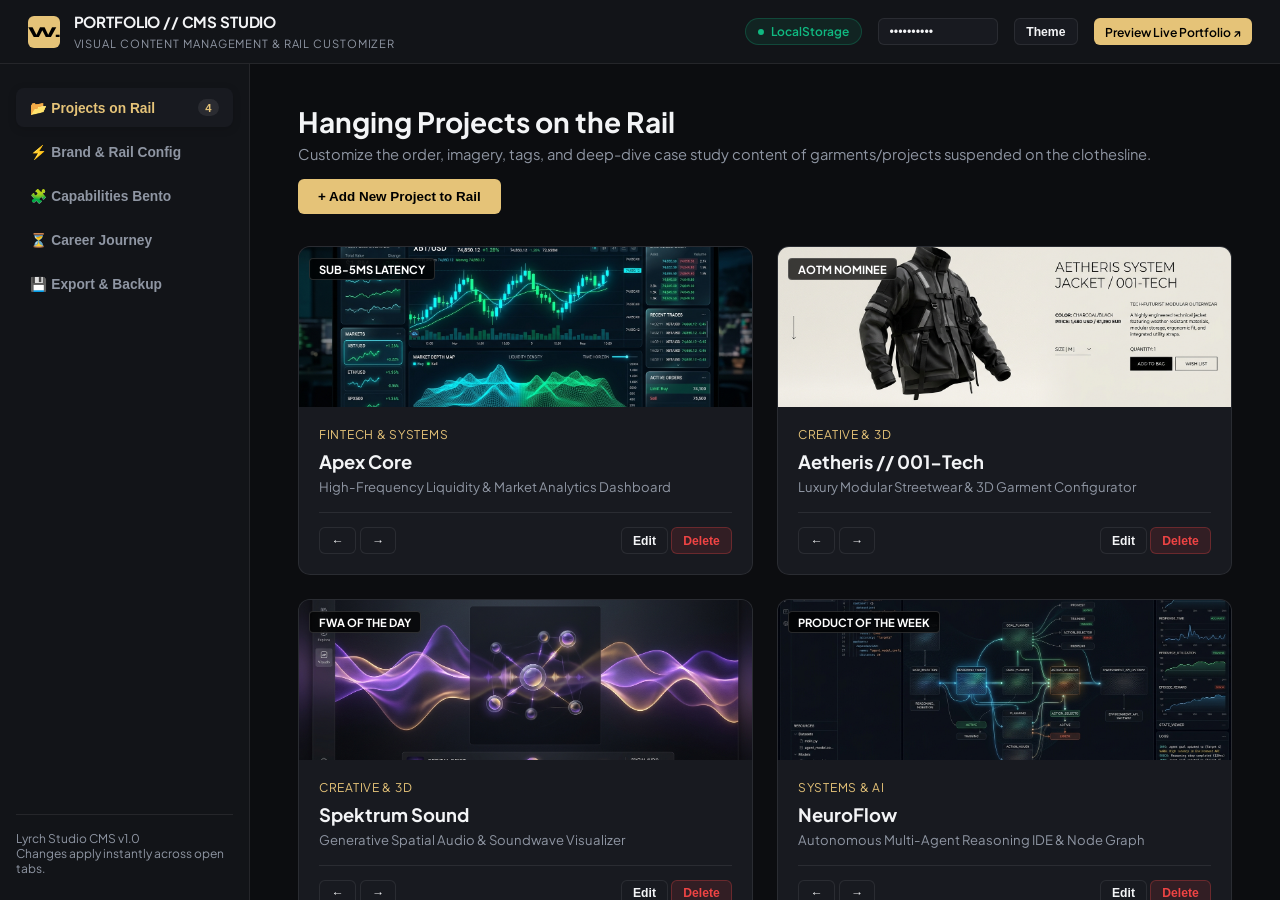
==== admin.html @ 8e8d1808 "feat: complete interactive clothesline portfolio, CMS, TiDB integration, and Render deployment confi" ====
<!DOCTYPE html>
<html lang="en" data-theme="dark">
<head>
  <meta charset="UTF-8">
  <meta name="viewport" content="width=device-width, initial-scale=1.0">
  <title>Portfolio Studio CMS // Customize Projects & Physics Rail</title>
  
  <link rel="preconnect" href="https://fonts.googleapis.com">
  <link rel="preconnect" href="https://fonts.gstatic.com" crossorigin>
  <link href="https://fonts.googleapis.com/css2?family=Plus+Jakarta+Sans:wght@400;500;600;700;800&family=Syne:wght@600;700;800&family=JetBrains+Mono:wght@400;500;600&display=swap" rel="stylesheet">
  
  <link rel="stylesheet" href="./css/admin.css">
</head>
<body>

  <!-- Top App Navigation -->
  <header class="admin-header">
    <div class="admin-header-brand">
      <div class="admin-monogram">W.</div>
      <div class="admin-title-wrap">
        <h1>PORTFOLIO // CMS STUDIO</h1>
        <span>Visual Content Management & Rail Customizer</span>
      </div>
    </div>

    <div class="admin-header-actions">
      <div id="dbEngineBadge" class="sync-status-badge" title="Active storage engine">
        <span class="sync-dot"></span>
        <span id="dbEngineText">Connecting...</span>
      </div>

      <div style="display: flex; align-items: center; gap: 0.35rem;">
        <input type="password" id="adminPasswordInput" placeholder="Admin Key" title="Enter ADMIN_PASSWORD configured on Render" 
               style="background: var(--admin-card); border: 1px solid var(--admin-border); color: var(--admin-text-main); padding: 0.35rem 0.65rem; border-radius: 6px; font-size: 0.78rem; width: 120px;" />
      </div>

      <button id="adminThemeToggle" class="admin-btn admin-btn-secondary admin-btn-sm" aria-label="Toggle Theme">
        Theme
      </button>

      <a href="./index.html" class="admin-btn admin-btn-primary admin-btn-sm" target="_blank">
        Preview Live Portfolio ↗
      </a>
    </div>
  </header>

  <div class="admin-app-layout">
    <!-- Left Sidebar -->
    <aside class="admin-sidebar">
      <nav class="admin-nav-list">
        <button class="admin-nav-item active" data-panel="panelProjects">
          <span>📂 Projects on Rail</span>
          <span class="nav-badge-count" id="projectsCountBadge">4</span>
        </button>

        <button class="admin-nav-item" data-panel="panelConfig">
          <span>⚡ Brand & Rail Config</span>
        </button>

        <button class="admin-nav-item" data-panel="panelCapabilities">
          <span>🧩 Capabilities Bento</span>
        </button>

        <button class="admin-nav-item" data-panel="panelTimeline">
          <span>⏳ Career Journey</span>
        </button>

        <button class="admin-nav-item" data-panel="panelExport">
          <span>💾 Export & Backup</span>
        </button>
      </nav>

      <div class="admin-sidebar-footer">
        <p>Lyrch Studio CMS v1.0</p>
        <p>Changes apply instantly across open tabs.</p>
      </div>
    </aside>

    <!-- Main Viewport Area -->
    <main class="admin-main-viewport">
      <!-- 1. Projects on Rail Panel -->
      <section id="panelProjects" class="admin-view-panel active">
        <div class="panel-header">
          <div class="panel-header-info">
            <h2>Hanging Projects on the Rail</h2>
            <p>Customize the order, imagery, tags, and deep-dive case study content of garments/projects suspended on the clothesline.</p>
          </div>
          <button id="addNewProjectBtn" class="admin-btn admin-btn-primary">
            + Add New Project to Rail
          </button>
        </div>

        <div class="projects-manager-grid" id="projectsListGrid">
          <!-- Populated via admin.js -->
        </div>
      </section>

      <!-- 2. Brand & Rail Config Panel -->
      <section id="panelConfig" class="admin-view-panel">
        <div class="panel-header">
          <div class="panel-header-info">
            <h2>Brand Identity & Rail Physics</h2>
            <p>Tune the monogram logo, role title, status availability, and default wire slack/tension.</p>
          </div>
        </div>

        <form id="configSettingsForm">
          <div class="settings-card">
            <h3>Visual Brand Identity</h3>
            <p>Configure the logo monogram and header identity elements.</p>
            
            <div class="form-grid-2">
              <div class="form-field">
                <label for="configMonogram">Monogram Icon (e.g. W., LR)</label>
                <input type="text" id="configMonogram" maxlength="3" required />
              </div>

              <div class="form-field">
                <label for="configBrandName">Studio / Brand Name</label>
                <input type="text" id="configBrandName" required />
              </div>

              <div class="form-field">
                <label for="configRole">Role / Subtitle</label>
                <input type="text" id="configRole" required />
              </div>

              <div class="form-field">
                <label for="configStatusText">Availability Status Badge</label>
                <input type="text" id="configStatusText" required />
              </div>

              <div class="form-field">
                <label for="configEmail">Direct Contact Email</label>
                <input type="email" id="configEmail" required />
              </div>
            </div>
          </div>

          <div class="settings-card">
            <h3>Clothesline Rail Physics Defaults</h3>
            <p>Adjust how deeply the SVG catenary wire dips across the screen.</p>

            <div class="form-field">
              <div style="display: flex; justify-content: space-between; margin-bottom: 0.5rem;">
                <label for="configTensionSlider">Default Wire Tension</label>
                <span id="configTensionValue" style="font-weight: 700; color: var(--admin-accent);">55%</span>
              </div>
              <input type="range" id="configTensionSlider" min="0.2" max="0.95" step="0.05" value="0.55" style="width: 100%;" />
              <div style="display: flex; justify-content: space-between; font-size: 0.75rem; color: var(--admin-text-muted); margin-top: 0.35rem;">
                <span>Deep Sag (Slack line)</span>
                <span>Taut Wire (Minimal dip)</span>
              </div>
            </div>
          </div>

          <button type="submit" class="admin-btn admin-btn-primary">
            Save Brand & Rail Configuration
          </button>
        </form>
      </section>

      <!-- 3. Capabilities Bento Panel -->
      <section id="panelCapabilities" class="admin-view-panel">
        <div class="panel-header">
          <div class="panel-header-info">
            <h2>Capabilities Bento Grid</h2>
            <p>Add and edit the 4 architectural disciplines displayed on the portfolio homepage.</p>
          </div>
          <button id="addCapabilityBtn" class="admin-btn admin-btn-primary">
            + Add Capability
          </button>
        </div>

        <div id="capabilitiesList">
          <!-- Populated via admin.js -->
        </div>
      </section>

      <!-- 4. Career Journey Panel -->
      <section id="panelTimeline" class="admin-view-panel">
        <div class="panel-header">
          <div class="panel-header-info">
            <h2>Career Journey & Milestones</h2>
            <p>Edit roles, organizations, dates, and executive summaries.</p>
          </div>
          <button id="addTimelineBtn" class="admin-btn admin-btn-primary">
            + Add Milestone
          </button>
        </div>

        <div id="timelineList">
          <!-- Populated via admin.js -->
        </div>
      </section>

      <!-- 5. Export & Backup Panel -->
      <section id="panelExport" class="admin-view-panel">
        <div class="panel-header">
          <div class="panel-header-info">
            <h2>Export, Backup & Code Sync</h2>
            <p>Export your edits directly into code files or download JSON backups.</p>
          </div>
        </div>

        <div class="settings-card">
          <h3>Export to data.js</h3>
          <p>Download an updated <code>data.js</code> file matching all your customizations. You can directly place this file into <code>js/data.js</code> to persist changes in your Git repository.</p>
          <button id="downloadDataJsBtn" class="admin-btn admin-btn-primary">
            Download data.js Code File ⬇
          </button>
        </div>

        <div class="settings-card">
          <h3>JSON Backup & Migration</h3>
          <p>Export or import your entire portfolio dataset as a portable JSON file.</p>
          <div style="display: flex; gap: 1rem;">
            <button id="downloadJsonBtn" class="admin-btn admin-btn-secondary">
              Download JSON Backup ⬇
            </button>
            <button id="importJsonBtn" class="admin-btn admin-btn-secondary">
              Import JSON Backup ⬆
            </button>
            <input type="file" id="importFileInput" accept=".json" style="display: none;" />
          </div>
        </div>

        <div class="settings-card" style="border-color: rgba(239, 68, 68, 0.3);">
          <h3 style="color: var(--admin-danger);">Factory Demo Reset</h3>
          <p>Clear all local customizations and restore original demo projects, capabilities, and configurations.</p>
          <button id="factoryResetBtn" class="admin-btn admin-btn-danger">
            Reset to Factory Defaults ↺
          </button>
        </div>
      </section>
    </main>
  </div>

  <!-- Project Add/Edit Modal Window -->
  <div id="projectEditorModal" class="admin-modal-overlay">
    <div class="admin-modal-window">
      <div class="admin-modal-header">
        <h3 id="modalTitle">Edit Project</h3>
        <button id="modalCloseBtn" class="admin-btn admin-btn-secondary admin-btn-sm">&times;</button>
      </div>

      <form id="projectForm" style="display: flex; flex-direction: column; flex: 1; overflow: hidden;">
        <div class="admin-modal-body">
          <input type="hidden" id="formProjectId" />

          <div class="form-grid-2">
            <div class="form-field">
              <label for="formProjectTitle">Project Title</label>
              <input type="text" id="formProjectTitle" required placeholder="e.g. Apex Core" />
            </div>

            <div class="form-field">
              <label for="formProjectTagline">Tagline</label>
              <input type="text" id="formProjectTagline" required placeholder="e.g. High-Frequency Market Analytics" />
            </div>

            <div class="form-field">
              <label for="formProjectCategory">Category</label>
              <select id="formProjectCategory">
                <option value="FinTech & Systems">FinTech & Systems</option>
                <option value="Creative & 3D">Creative & 3D</option>
                <option value="Systems & AI">Systems & AI</option>
                <option value="Mobile & Web3">Mobile & Web3</option>
              </select>
            </div>

            <div class="form-field">
              <label for="formProjectYear">Year</label>
              <input type="text" id="formProjectYear" required placeholder="2026" />
            </div>

            <div class="form-field">
              <label for="formProjectBadge">Price / Floating Tag Badge</label>
              <input type="text" id="formProjectBadge" required placeholder="e.g. SUB-5MS LATENCY or $180" />
            </div>

            <div class="form-field">
              <label for="formProjectImage">Image Path / URL</label>
              <input type="text" id="formProjectImage" required placeholder="./assets/images/apex_dashboard.jpg" />
            </div>
          </div>

          <div class="form-field">
            <label for="formProjectTech">Tech Stack (comma separated)</label>
            <input type="text" id="formProjectTech" required placeholder="Rust, TypeScript, WebGPU, WebSockets" />
          </div>

          <!-- Telemetry Metrics Grid Inputs -->
          <div style="margin: 1.25rem 0;">
            <label style="font-size: 0.78rem; font-weight: 700; text-transform: uppercase; color: var(--admin-text-muted); display: block; margin-bottom: 0.5rem;">
              Telemetry Metrics (4 Highlights)
            </label>
            <div style="display: grid; grid-template-columns: repeat(4, 1fr); gap: 0.75rem;">
              <div>
                <input type="text" id="formMetricLabel1" placeholder="Label 1" style="width: 100%; margin-bottom: 0.25rem;" />
                <input type="text" id="formMetricVal1" placeholder="Val 1" style="width: 100%;" />
              </div>
              <div>
                <input type="text" id="formMetricLabel2" placeholder="Label 2" style="width: 100%; margin-bottom: 0.25rem;" />
                <input type="text" id="formMetricVal2" placeholder="Val 2" style="width: 100%;" />
              </div>
              <div>
                <input type="text" id="formMetricLabel3" placeholder="Label 3" style="width: 100%; margin-bottom: 0.25rem;" />
                <input type="text" id="formMetricVal3" placeholder="Val 3" style="width: 100%;" />
              </div>
              <div>
                <input type="text" id="formMetricLabel4" placeholder="Label 4" style="width: 100%; margin-bottom: 0.25rem;" />
                <input type="text" id="formMetricVal4" placeholder="Val 4" style="width: 100%;" />
              </div>
            </div>
          </div>

          <div class="form-field">
            <label for="formProjectOverview">Overview Narrative</label>
            <textarea id="formProjectOverview" rows="3" required placeholder="What problem does this solve and what makes it extraordinary?"></textarea>
          </div>

          <div class="form-field">
            <label for="formProjectArchitecture">Architecture & System Design</label>
            <textarea id="formProjectArchitecture" rows="3" required placeholder="Details on pipeline, performance optimizations, algorithms..."></textarea>
          </div>

          <div class="form-field">
            <label for="formProjectHighlights">Key Highlights (1 per line)</label>
            <textarea id="formProjectHighlights" rows="3" placeholder="Bullet points of major engineering accomplishments"></textarea>
          </div>

          <div class="form-grid-2">
            <div class="form-field">
              <label for="formProjectDemo">Live Demo URL</label>
              <input type="url" id="formProjectDemo" placeholder="https://..." />
            </div>

            <div class="form-field">
              <label for="formProjectGithub">GitHub Repository URL</label>
              <input type="url" id="formProjectGithub" placeholder="https://github.com/..." />
            </div>
          </div>
        </div>

        <div class="admin-modal-footer">
          <button type="button" id="modalCancelBtn" class="admin-btn admin-btn-secondary">Cancel</button>
          <button type="submit" class="admin-btn admin-btn-primary">Save to Rail</button>
        </div>
      </form>
    </div>
  </div>

  <!-- Notification Toast -->
  <div id="adminToast" class="admin-toast">Saved ✓</div>

  <!-- Script Entry Point -->
  <script type="module" src="./js/admin.js"></script>
</body>
</html>
---- css/admin.css ----
/* ==========================================================================
   Portfolio Studio CMS Stylesheet
   Modern, Dark/Light Luxury Studio Interface
   ========================================================================== */

:root {
  --admin-bg: #0C0D10;
  --admin-sidebar: #121418;
  --admin-card: #181A20;
  --admin-card-hover: #1F222A;
  --admin-border: rgba(255, 255, 255, 0.08);
  --admin-border-focus: #E5C378;
  
  --admin-text-main: #F3F4F6;
  --admin-text-muted: #8F96A3;
  --admin-accent: #E5C378;
  --admin-accent-glow: rgba(229, 195, 120, 0.15);
  --admin-success: #10B981;
  --admin-danger: #EF4444;

  --font-display: "Cabinet Grotesk", "Syne", sans-serif;
  --font-sans: "Plus Jakarta Sans", -apple-system, sans-serif;
  --font-mono: "JetBrains Mono", monospace;
}

[data-theme="light"] {
  --admin-bg: #F4F3EE;
  --admin-sidebar: #ECEAE3;
  --admin-card: #FFFFFF;
  --admin-card-hover: #F8F7F3;
  --admin-border: rgba(0, 0, 0, 0.08);
  --admin-border-focus: #9E741E;
  
  --admin-text-main: #131417;
  --admin-text-muted: #646973;
  --admin-accent: #9E741E;
  --admin-accent-glow: rgba(158, 116, 30, 0.12);
  --admin-success: #059669;
  --admin-danger: #DC2626;
}

*, *::before, *::after {
  box-sizing: border-box;
  margin: 0;
  padding: 0;
}

body {
  font-family: var(--font-sans);
  background: var(--admin-bg);
  color: var(--admin-text-main);
  height: 100vh;
  display: flex;
  flex-direction: column;
  overflow: hidden;
}

/* ==========================================================================
   Header Topbar
   ========================================================================== */

.admin-header {
  height: 64px;
  background: var(--admin-sidebar);
  border-bottom: 1px solid var(--admin-border);
  display: flex;
  align-items: center;
  justify-content: space-between;
  padding: 0 1.75rem;
  flex-shrink: 0;
  z-index: 10;
}

.admin-header-brand {
  display: flex;
  align-items: center;
  gap: 0.85rem;
}

.admin-monogram {
  width: 32px;
  height: 32px;
  background: var(--admin-accent);
  color: #000;
  border-radius: 6px;
  display: flex;
  align-items: center;
  justify-content: center;
  font-weight: 800;
  font-family: var(--font-display);
  font-size: 0.95rem;
}

.admin-title-wrap h1 {
  font-size: 0.95rem;
  font-weight: 700;
  letter-spacing: -0.01em;
}

.admin-title-wrap span {
  font-size: 0.7rem;
  color: var(--admin-text-muted);
  text-transform: uppercase;
  letter-spacing: 0.08em;
}

.admin-header-actions {
  display: flex;
  align-items: center;
  gap: 1rem;
}

.sync-status-badge {
  display: flex;
  align-items: center;
  gap: 0.45rem;
  background: rgba(16, 185, 129, 0.1);
  border: 1px solid rgba(16, 185, 129, 0.25);
  color: var(--admin-success);
  padding: 0.3rem 0.75rem;
  border-radius: 999px;
  font-size: 0.75rem;
  font-weight: 600;
}

.sync-dot {
  width: 6px;
  height: 6px;
  border-radius: 50%;
  background: currentColor;
}

/* ==========================================================================
   App Layout (Sidebar + Main Content)
   ========================================================================== */

.admin-app-layout {
  display: flex;
  flex: 1;
  overflow: hidden;
}

.admin-sidebar {
  width: 250px;
  background: var(--admin-sidebar);
  border-right: 1px solid var(--admin-border);
  display: flex;
  flex-direction: column;
  justify-content: space-between;
  padding: 1.5rem 1rem;
  flex-shrink: 0;
}

.admin-nav-list {
  display: flex;
  flex-direction: column;
  gap: 0.35rem;
}

.admin-nav-item {
  display: flex;
  align-items: center;
  justify-content: space-between;
  padding: 0.7rem 0.9rem;
  border-radius: 8px;
  color: var(--admin-text-muted);
  font-size: 0.86rem;
  font-weight: 600;
  cursor: pointer;
  background: transparent;
  border: none;
  width: 100%;
  text-align: left;
  transition: all 0.15s ease;
}

.admin-nav-item:hover {
  color: var(--admin-text-main);
  background: rgba(255, 255, 255, 0.04);
}

.admin-nav-item.active {
  background: var(--admin-card);
  color: var(--admin-accent);
  box-shadow: 0 2px 8px rgba(0, 0, 0, 0.15);
}

.nav-badge-count {
  background: rgba(255, 255, 255, 0.08);
  padding: 0.15rem 0.45rem;
  border-radius: 999px;
  font-size: 0.7rem;
}

.admin-sidebar-footer {
  border-top: 1px solid var(--admin-border);
  padding-top: 1rem;
  font-size: 0.75rem;
  color: var(--admin-text-muted);
}

/* Main Content Area */
.admin-main-viewport {
  flex: 1;
  overflow-y: auto;
  padding: 2.5rem 3rem;
  background: var(--admin-bg);
}

.admin-view-panel {
  display: none;
  max-width: 1100px;
  margin: 0 auto;
}

.admin-view-panel.active {
  display: block;
}

.panel-header {
  display: flex;
  align-items: center;
  justify-content: space-between;
  margin-bottom: 2rem;
  flex-wrap: wrap;
  gap: 1rem;
}

.panel-header-info h2 {
  font-size: 1.75rem;
  font-weight: 700;
  margin-bottom: 0.35rem;
}

.panel-header-info p {
  color: var(--admin-text-muted);
  font-size: 0.92rem;
}

/* ==========================================================================
   Project Cards Manager (Tab 1)
   ========================================================================== */

.projects-manager-grid {
  display: grid;
  grid-template-columns: repeat(auto-fill, minmax(320px, 1fr));
  gap: 1.5rem;
}

.project-admin-card {
  background: var(--admin-card);
  border: 1px solid var(--admin-border);
  border-radius: 12px;
  overflow: hidden;
  display: flex;
  flex-direction: column;
  transition: transform 0.2s, border-color 0.2s, box-shadow 0.2s;
}

.project-admin-card:hover {
  border-color: var(--admin-border-focus);
  box-shadow: 0 8px 24px rgba(0, 0, 0, 0.2);
}

.admin-card-preview {
  position: relative;
  width: 100%;
  height: 160px;
  background: #000;
  overflow: hidden;
}

.admin-card-preview img {
  width: 100%;
  height: 100%;
  object-fit: cover;
}

.admin-card-tag {
  position: absolute;
  top: 0.65rem;
  left: 0.65rem;
  background: rgba(0, 0, 0, 0.75);
  backdrop-filter: blur(6px);
  color: #fff;
  padding: 0.2rem 0.55rem;
  border-radius: 4px;
  font-size: 0.7rem;
  font-weight: 700;
  border: 1px solid rgba(255, 255, 255, 0.15);
}

.admin-card-content {
  padding: 1.25rem;
  flex: 1;
  display: flex;
  flex-direction: column;
  justify-content: space-between;
}

.admin-card-title {
  font-size: 1.15rem;
  font-weight: 700;
  margin-bottom: 0.25rem;
}

.admin-card-cat {
  font-size: 0.75rem;
  color: var(--admin-accent);
  text-transform: uppercase;
  letter-spacing: 0.06em;
  margin-bottom: 0.5rem;
}

.admin-card-tagline {
  font-size: 0.82rem;
  color: var(--admin-text-muted);
  line-height: 1.45;
  margin-bottom: 1rem;
}

.admin-card-actions {
  display: flex;
  align-items: center;
  justify-content: space-between;
  border-top: 1px solid var(--admin-border);
  padding-top: 0.85rem;
  margin-top: auto;
}

.card-order-btns {
  display: flex;
  gap: 0.25rem;
}

/* ==========================================================================
   Form Controls & Settings Panels
   ========================================================================== */

.settings-card {
  background: var(--admin-card);
  border: 1px solid var(--admin-border);
  border-radius: 12px;
  padding: 2rem;
  margin-bottom: 1.75rem;
}

.settings-card h3 {
  font-size: 1.25rem;
  margin-bottom: 0.5rem;
}

.settings-card p {
  font-size: 0.88rem;
  color: var(--admin-text-muted);
  margin-bottom: 1.5rem;
}

.form-grid-2 {
  display: grid;
  grid-template-columns: 1fr 1fr;
  gap: 1.25rem;
}

.form-field {
  display: flex;
  flex-direction: column;
  gap: 0.4rem;
  margin-bottom: 1rem;
}

.form-field label {
  font-size: 0.78rem;
  font-weight: 700;
  text-transform: uppercase;
  letter-spacing: 0.06em;
  color: var(--admin-text-muted);
}

.form-field input,
.form-field select,
.form-field textarea {
  background: var(--admin-sidebar);
  border: 1px solid var(--admin-border);
  color: var(--admin-text-main);
  padding: 0.75rem 0.9rem;
  border-radius: 6px;
  font-family: inherit;
  font-size: 0.9rem;
  outline: none;
  transition: border-color 0.15s;
}

.form-field input:focus,
.form-field select:focus,
.form-field textarea:focus {
  border-color: var(--admin-border-focus);
}

/* Buttons */
.admin-btn {
  display: inline-flex;
  align-items: center;
  justify-content: center;
  gap: 0.45rem;
  padding: 0.65rem 1.25rem;
  border-radius: 6px;
  font-size: 0.84rem;
  font-weight: 600;
  cursor: pointer;
  border: none;
  transition: all 0.15s ease;
  text-decoration: none;
}

.admin-btn-primary {
  background: var(--admin-accent);
  color: #000;
}

.admin-btn-primary:hover {
  filter: brightness(1.1);
  transform: translateY(-1px);
}

.admin-btn-secondary {
  background: var(--admin-card);
  border: 1px solid var(--admin-border);
  color: var(--admin-text-main);
}

.admin-btn-secondary:hover {
  background: var(--admin-card-hover);
  border-color: rgba(255, 255, 255, 0.2);
}

.admin-btn-danger {
  background: rgba(239, 68, 68, 0.12);
  border: 1px solid rgba(239, 68, 68, 0.3);
  color: var(--admin-danger);
}

.admin-btn-danger:hover {
  background: var(--admin-danger);
  color: #fff;
}

.admin-btn-sm {
  padding: 0.35rem 0.7rem;
  font-size: 0.76rem;
}

/* ==========================================================================
   Project Editor Modal
   ========================================================================== */

.admin-modal-overlay {
  position: fixed;
  inset: 0;
  background: rgba(0, 0, 0, 0.7);
  backdrop-filter: blur(10px);
  display: flex;
  align-items: center;
  justify-content: center;
  z-index: 100;
  opacity: 0;
  pointer-events: none;
  transition: opacity 0.25s;
  padding: 2rem;
}

.admin-modal-overlay.active {
  opacity: 1;
  pointer-events: auto;
}

.admin-modal-window {
  background: var(--admin-card);
  border: 1px solid var(--admin-border);
  border-radius: 14px;
  box-shadow: 0 24px 64px rgba(0, 0, 0, 0.5);
  width: 100%;
  max-width: 820px;
  max-height: 90vh;
  display: flex;
  flex-direction: column;
  overflow: hidden;
}

.admin-modal-header {
  padding: 1.25rem 1.75rem;
  border-bottom: 1px solid var(--admin-border);
  display: flex;
  align-items: center;
  justify-content: space-between;
}

.admin-modal-body {
  padding: 1.75rem;
  overflow-y: auto;
  flex: 1;
}

.admin-modal-footer {
  padding: 1.25rem 1.75rem;
  border-top: 1px solid var(--admin-border);
  display: flex;
  align-items: center;
  justify-content: flex-end;
  gap: 0.75rem;
}

/* Toast Notification */
.admin-toast {
  position: fixed;
  bottom: 2rem;
  right: 2rem;
  background: var(--admin-card);
  border: 1px solid var(--admin-accent);
  color: var(--admin-text-main);
  padding: 0.85rem 1.4rem;
  border-radius: 8px;
  box-shadow: 0 12px 32px rgba(0, 0, 0, 0.4);
  font-size: 0.88rem;
  font-weight: 600;
  z-index: 200;
  transform: translateY(100px);
  opacity: 0;
  transition: all 0.3s cubic-bezier(0.16, 1, 0.3, 1);
}

.admin-toast.show {
  transform: translateY(0);
  opacity: 1;
}
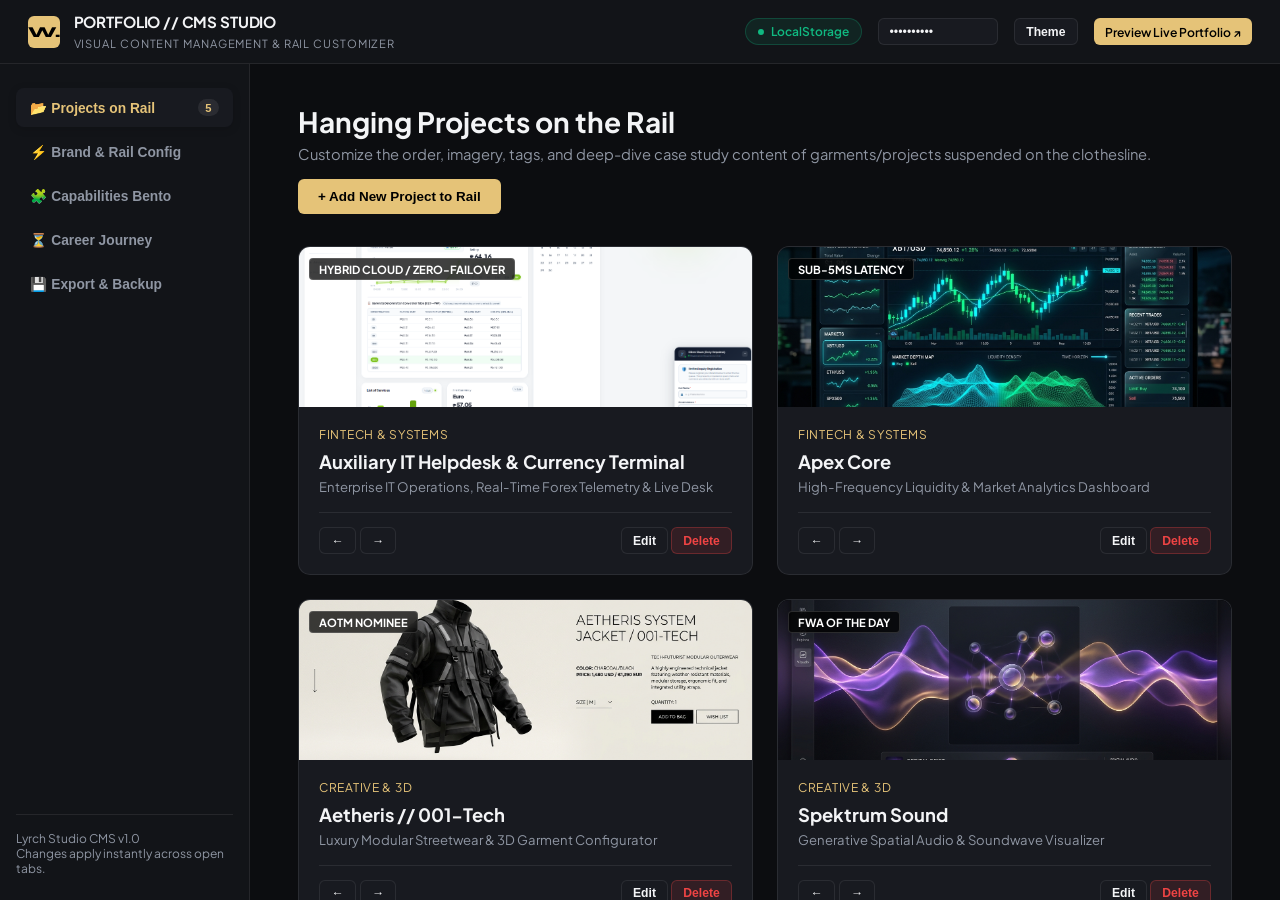
==== commit 2a35796f: "chore: add favicon links to index.html and admin.html" ====
--- a/admin.html
+++ b/admin.html
@@ -4,6 +4,9 @@
   <meta charset="UTF-8">
   <meta name="viewport" content="width=device-width, initial-scale=1.0">
   <title>Portfolio Studio CMS // Customize Projects & Physics Rail</title>
+  
+  <link rel="icon" type="image/svg+xml" href="./favicon.svg">
+  <link rel="alternate icon" href="./favicon.ico">
   
   <link rel="preconnect" href="https://fonts.googleapis.com">
   <link rel="preconnect" href="https://fonts.gstatic.com" crossorigin>
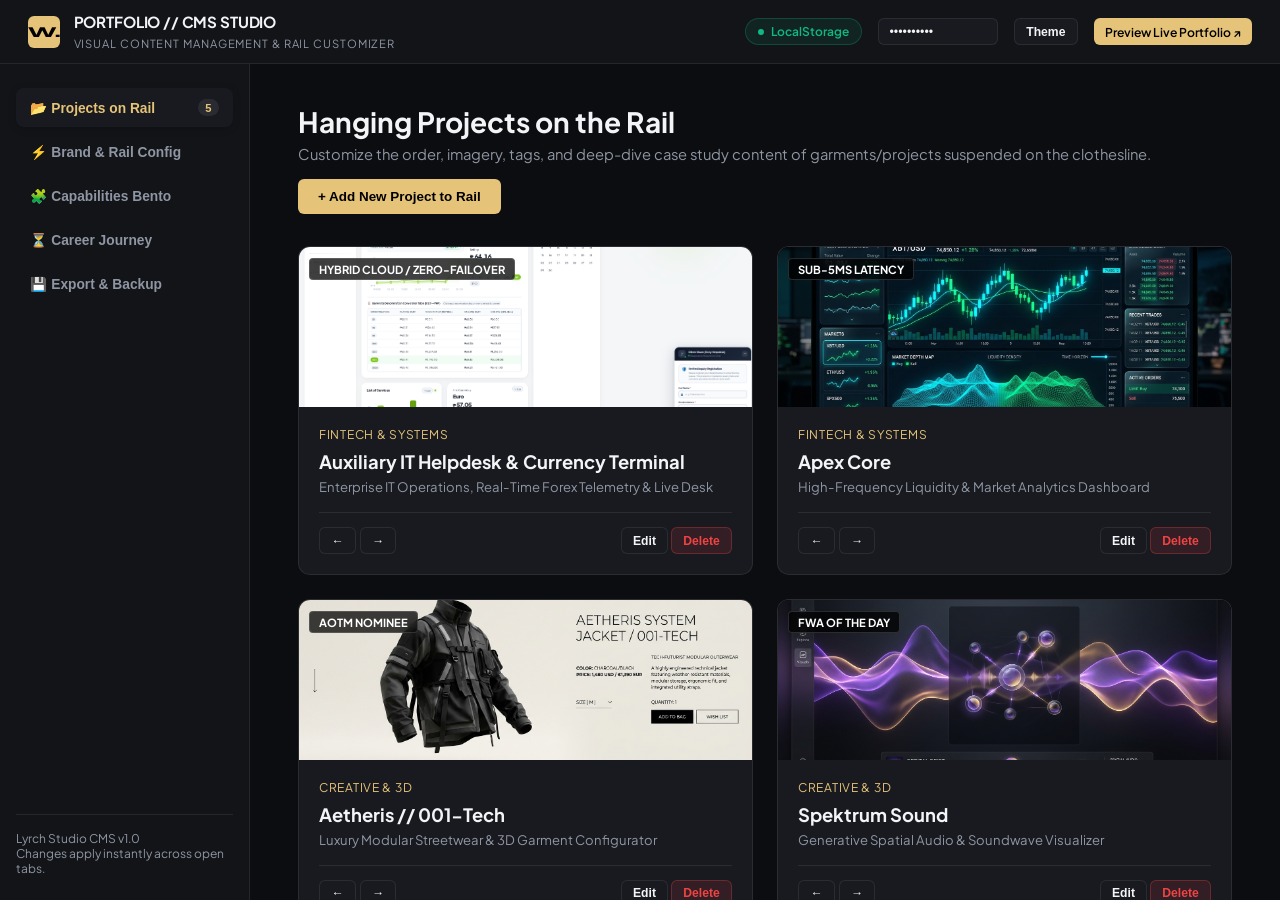
==== commit d448e42e: "fix(cms): fix save persistence, auto-auth, CORS, and add save buttons" ====
--- a/admin.html
+++ b/admin.html
@@ -170,9 +170,14 @@
             <h2>Capabilities Bento Grid</h2>
             <p>Add and edit the 4 architectural disciplines displayed on the portfolio homepage.</p>
           </div>
-          <button id="addCapabilityBtn" class="admin-btn admin-btn-primary">
-            + Add Capability
-          </button>
+          <div style="display: flex; gap: 0.75rem;">
+            <button id="addCapabilityBtn" class="admin-btn admin-btn-secondary">
+              + Add Capability
+            </button>
+            <button id="saveCapabilitiesBtn" class="admin-btn admin-btn-primary">
+              Save Capabilities Bento ✓
+            </button>
+          </div>
         </div>
 
         <div id="capabilitiesList">
@@ -187,9 +192,14 @@
             <h2>Career Journey & Milestones</h2>
             <p>Edit roles, organizations, dates, and executive summaries.</p>
           </div>
-          <button id="addTimelineBtn" class="admin-btn admin-btn-primary">
-            + Add Milestone
-          </button>
+          <div style="display: flex; gap: 0.75rem;">
+            <button id="addTimelineBtn" class="admin-btn admin-btn-secondary">
+              + Add Milestone
+            </button>
+            <button id="saveTimelineBtn" class="admin-btn admin-btn-primary">
+              Save Career Journey ✓
+            </button>
+          </div>
         </div>
 
         <div id="timelineList">
--- a/css/admin.css
+++ b/css/admin.css
@@ -533,3 +533,22 @@
   transform: translateY(0);
   opacity: 1;
 }
+
+.admin-toast.toast-error {
+  border-color: var(--admin-danger);
+  background: #2a1215;
+  color: #ff8080;
+  box-shadow: 0 12px 32px rgba(239, 68, 68, 0.25);
+}
+
+#adminPasswordInput.auth-error {
+  border-color: var(--admin-danger) !important;
+  box-shadow: 0 0 0 2px rgba(239, 68, 68, 0.3);
+  animation: shake 0.4s ease-in-out;
+}
+
+@keyframes shake {
+  0%, 100% { transform: translateX(0); }
+  20%, 60% { transform: translateX(-4px); }
+  40%, 80% { transform: translateX(4px); }
+}
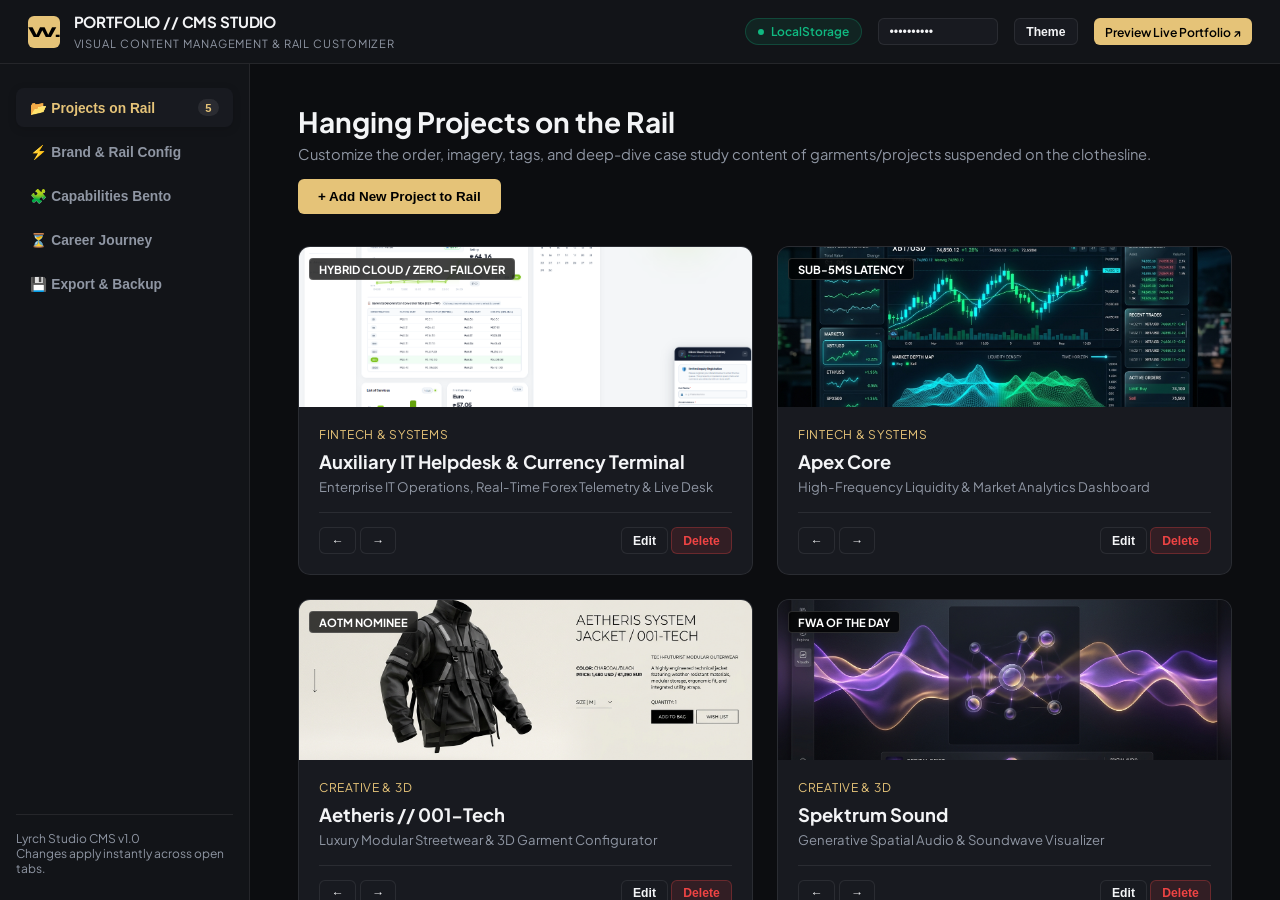
==== commit 760d3241: "feat(projects): add video edit upload & showcase for hanging projects on rail" ====
--- a/admin.html
+++ b/admin.html
@@ -298,6 +298,48 @@
             </div>
           </div>
 
+          <!-- Video Edit Showcase Section -->
+          <div class="video-admin-box" style="margin-bottom: 1.25rem; padding: 1rem; background: rgba(255, 255, 255, 0.02); border: 1px solid var(--admin-border); border-radius: 8px;">
+            <div style="display: flex; align-items: center; justify-content: space-between; margin-bottom: 0.5rem; flex-wrap: wrap; gap: 0.5rem;">
+              <div>
+                <label style="font-size: 0.78rem; font-weight: 700; text-transform: uppercase; letter-spacing: 0.06em; color: var(--admin-text-muted); display: block;">
+                  🎬 Project Video Edit (Hanging Rail Case Study)
+                </label>
+                <span style="font-size: 0.75rem; color: var(--admin-text-muted);">Attach or upload an interactive video showcase for this hanging project</span>
+              </div>
+              <button type="button" id="btnToggleVideoUpload" class="admin-btn admin-btn-secondary admin-btn-sm" style="font-size: 0.76rem;">
+                + Choose Upload Video
+              </button>
+            </div>
+
+            <!-- Upload Function Container: Visible only when user chooses upload video -->
+            <div id="videoUploadFunctionContainer" style="display: none; margin-top: 0.85rem; padding-top: 0.85rem; border-top: 1px dashed var(--admin-border);">
+              <div style="display: flex; flex-direction: column; gap: 0.75rem;">
+                <div style="display: flex; align-items: center; gap: 0.75rem; flex-wrap: wrap;">
+                  <label for="projectVideoFileInput" class="admin-btn admin-btn-primary admin-btn-sm" style="cursor: pointer; margin-bottom: 0;">
+                    📁 Upload Video File (.mp4, .webm)
+                  </label>
+                  <input type="file" id="projectVideoFileInput" accept="video/mp4,video/webm,video/quicktime,video/*" style="display: none;" />
+                  <span id="videoUploadStatus" style="font-size: 0.78rem; color: var(--admin-text-muted);">Ready to upload</span>
+                </div>
+
+                <div class="form-field" style="margin-bottom: 0;">
+                  <label for="formProjectVideo" style="font-size: 0.74rem;">Video Asset Path or Streaming URL</label>
+                  <div style="display: flex; gap: 0.5rem;">
+                    <input type="text" id="formProjectVideo" placeholder="./assets/videos/... or https://.../video.mp4" style="flex: 1;" />
+                    <button type="button" id="btnClearVideo" class="admin-btn admin-btn-secondary admin-btn-sm" style="display: none;">Remove</button>
+                  </div>
+                </div>
+
+                <!-- Video Preview: NOT visible initially when choosing upload video, only visible once video is loaded -->
+                <div id="videoPreviewWrapper" style="display: none; margin-top: 0.5rem;">
+                  <div style="font-size: 0.74rem; font-weight: 600; color: var(--admin-text-muted); margin-bottom: 0.35rem;">Video Preview</div>
+                  <video id="formProjectVideoPreview" controls playsinline style="display: none; max-width: 100%; max-height: 220px; border-radius: 6px; background: #000; border: 1px solid var(--admin-border);"></video>
+                </div>
+              </div>
+            </div>
+          </div>
+
           <div class="form-field">
             <label for="formProjectTech">Tech Stack (comma separated)</label>
             <input type="text" id="formProjectTech" required placeholder="Rust, TypeScript, WebGPU, WebSockets" />
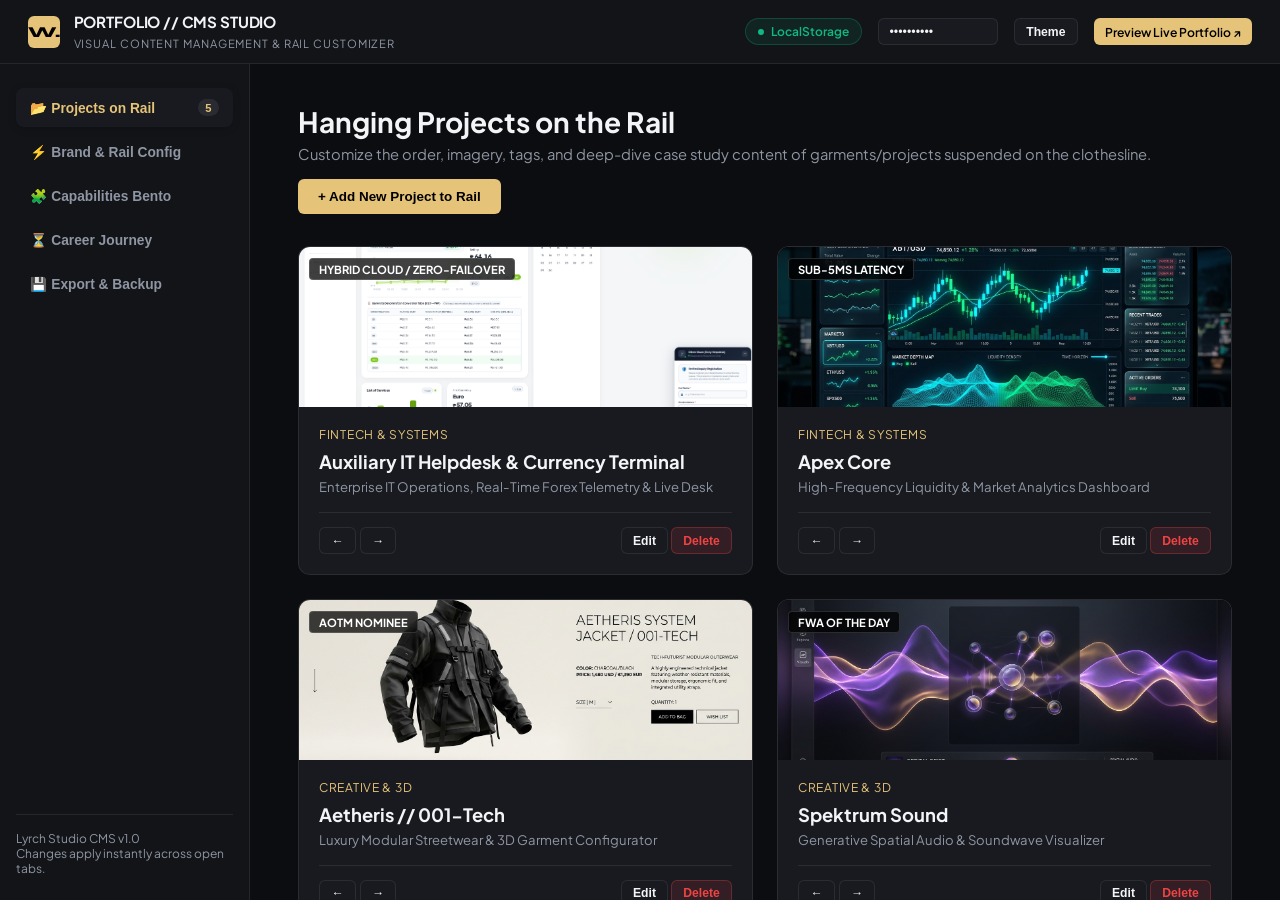
==== commit 44173e1e: "fix(cms): prevent closing project modal on backdrop click, add prominent close X button" ====
--- a/admin.html
+++ b/admin.html
@@ -254,7 +254,7 @@
     <div class="admin-modal-window">
       <div class="admin-modal-header">
         <h3 id="modalTitle">Edit Project</h3>
-        <button id="modalCloseBtn" class="admin-btn admin-btn-secondary admin-btn-sm">&times;</button>
+        <button type="button" id="modalCloseBtn" class="admin-modal-close-btn" aria-label="Close" title="Close">&times;</button>
       </div>
 
       <form id="projectForm" style="display: flex; flex-direction: column; flex: 1; overflow: hidden;">
--- a/css/admin.css
+++ b/css/admin.css
@@ -493,6 +493,41 @@
   display: flex;
   align-items: center;
   justify-content: space-between;
+}
+
+.admin-modal-close-btn {
+  background: var(--admin-sidebar);
+  border: 1px solid var(--admin-border);
+  color: var(--admin-text-main);
+  width: 36px;
+  height: 36px;
+  border-radius: 50%;
+  display: inline-flex;
+  align-items: center;
+  justify-content: center;
+  font-size: 1.45rem;
+  line-height: 1;
+  cursor: pointer;
+  transition: all 0.2s cubic-bezier(0.16, 1, 0.3, 1);
+  padding: 0;
+  user-select: none;
+}
+
+.admin-modal-close-btn:hover {
+  background: rgba(255, 69, 58, 0.15);
+  border-color: rgba(255, 69, 58, 0.4);
+  color: #FF453A;
+  transform: scale(1.08);
+}
+
+@keyframes modalAttentionPulse {
+  0% { transform: scale(1); }
+  50% { transform: scale(1.012); box-shadow: 0 0 0 3px rgba(0, 229, 255, 0.35), 0 24px 64px rgba(0, 0, 0, 0.6); }
+  100% { transform: scale(1); }
+}
+
+.modal-attention {
+  animation: modalAttentionPulse 0.22s ease-out;
 }
 
 .admin-modal-body {
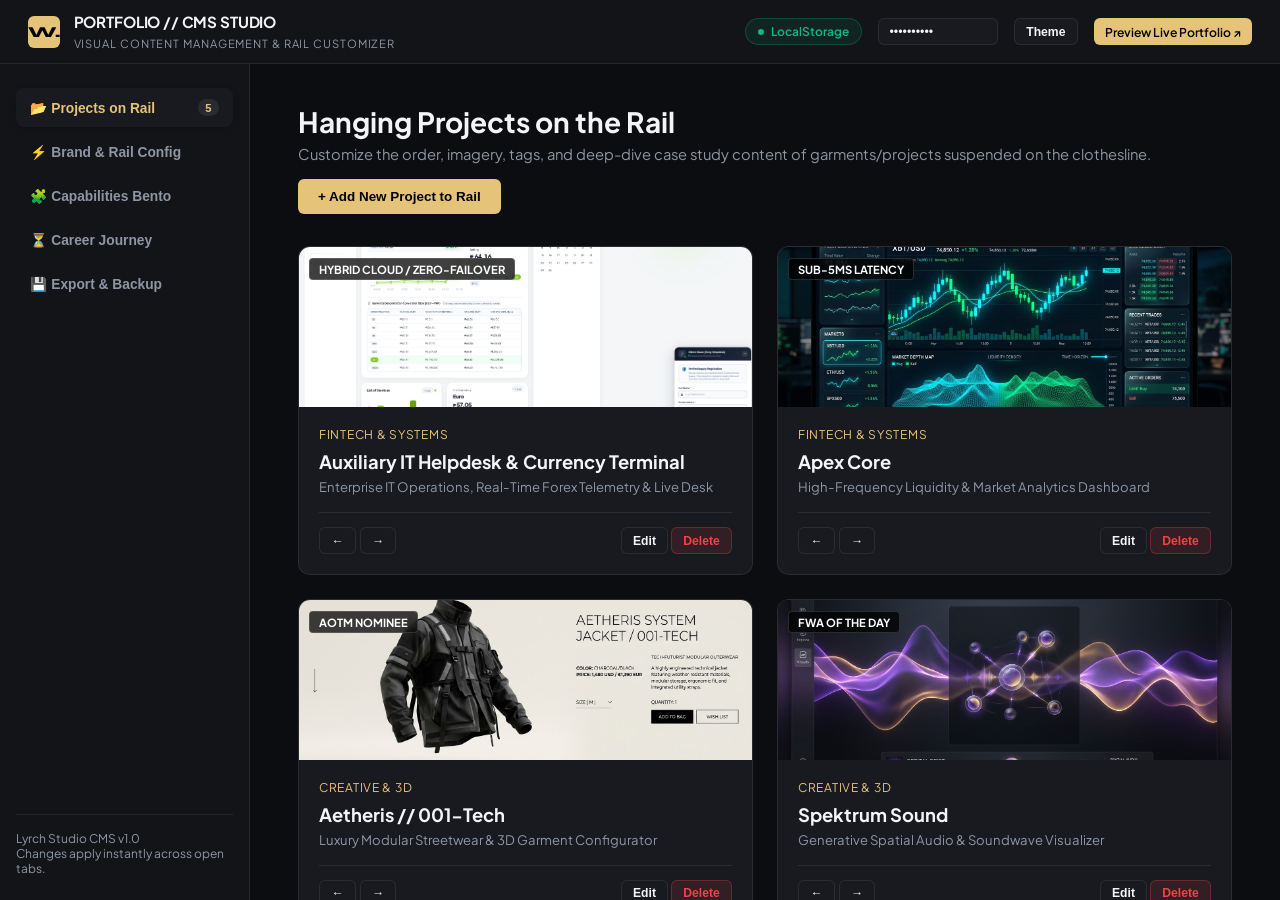
==== commit 3d63932a: "feat(cms): add image file picker with automatic TiDB cloud upload and media serving" ====
--- a/admin.html
+++ b/admin.html
@@ -287,14 +287,43 @@
               <input type="text" id="formProjectYear" required placeholder="2026" />
             </div>
 
-            <div class="form-field">
+            <div class="form-field" style="grid-column: 1 / -1;">
               <label for="formProjectBadge">Price / Floating Tag Badge</label>
               <input type="text" id="formProjectBadge" required placeholder="e.g. SUB-5MS LATENCY or $180" />
             </div>
-
-            <div class="form-field">
-              <label for="formProjectImage">Image Path / URL</label>
-              <input type="text" id="formProjectImage" required placeholder="./assets/images/apex_dashboard.jpg" />
+          </div>
+
+          <!-- Cover Image Upload & Location Picker -->
+          <div class="image-admin-box" style="margin-bottom: 1.25rem; padding: 1rem; background: rgba(255, 255, 255, 0.02); border: 1px solid var(--admin-border); border-radius: 8px;">
+            <div style="display: flex; align-items: center; justify-content: space-between; margin-bottom: 0.6rem; flex-wrap: wrap; gap: 0.5rem;">
+              <div>
+                <label style="font-size: 0.78rem; font-weight: 700; text-transform: uppercase; letter-spacing: 0.06em; color: var(--admin-text-muted); display: block;">
+                  🖼️ Project Cover Image (Clothesline Rail Thumbnail)
+                </label>
+                <span style="font-size: 0.74rem; color: var(--admin-text-muted);">Select any image location (.jpg, .jpeg, .png, .webp, .svg, .gif, .avif) — uploads & saves to TiDB Cloud Database</span>
+              </div>
+            </div>
+
+            <div style="display: flex; gap: 1rem; align-items: center; flex-wrap: wrap;">
+              <!-- Thumbnail Preview -->
+              <div style="width: 88px; height: 68px; border-radius: 6px; overflow: hidden; background: #000; border: 1px solid var(--admin-border); flex-shrink: 0; display: flex; align-items: center; justify-content: center; position: relative;">
+                <img id="formProjectImagePreview" src="./assets/images/apex_dashboard.jpg" alt="Preview" style="width: 100%; height: 100%; object-fit: cover;" onerror="this.style.opacity='0'" onload="this.style.opacity='1'" />
+              </div>
+
+              <!-- Upload Function & Path Input -->
+              <div style="flex: 1; min-width: 260px; display: flex; flex-direction: column; gap: 0.5rem;">
+                <div style="display: flex; align-items: center; gap: 0.65rem; flex-wrap: wrap;">
+                  <label for="projectImageFileInput" class="admin-btn admin-btn-primary admin-btn-sm" style="cursor: pointer; margin-bottom: 0;">
+                    📁 Select Image File (JPG, PNG, WebP, SVG...)
+                  </label>
+                  <input type="file" id="projectImageFileInput" accept="image/*,.jpg,.jpeg,.png,.webp,.gif,.svg,.avif" style="display: none;" />
+                  <span id="projectImageUploadStatus" style="font-size: 0.76rem; color: var(--admin-text-muted);">Select file to upload to TiDB</span>
+                </div>
+
+                <div class="form-field" style="margin-bottom: 0;">
+                  <input type="text" id="formProjectImage" required placeholder="./assets/images/apex_dashboard.jpg or /api/media/..." style="width: 100%;" />
+                </div>
+              </div>
             </div>
           </div>
 
